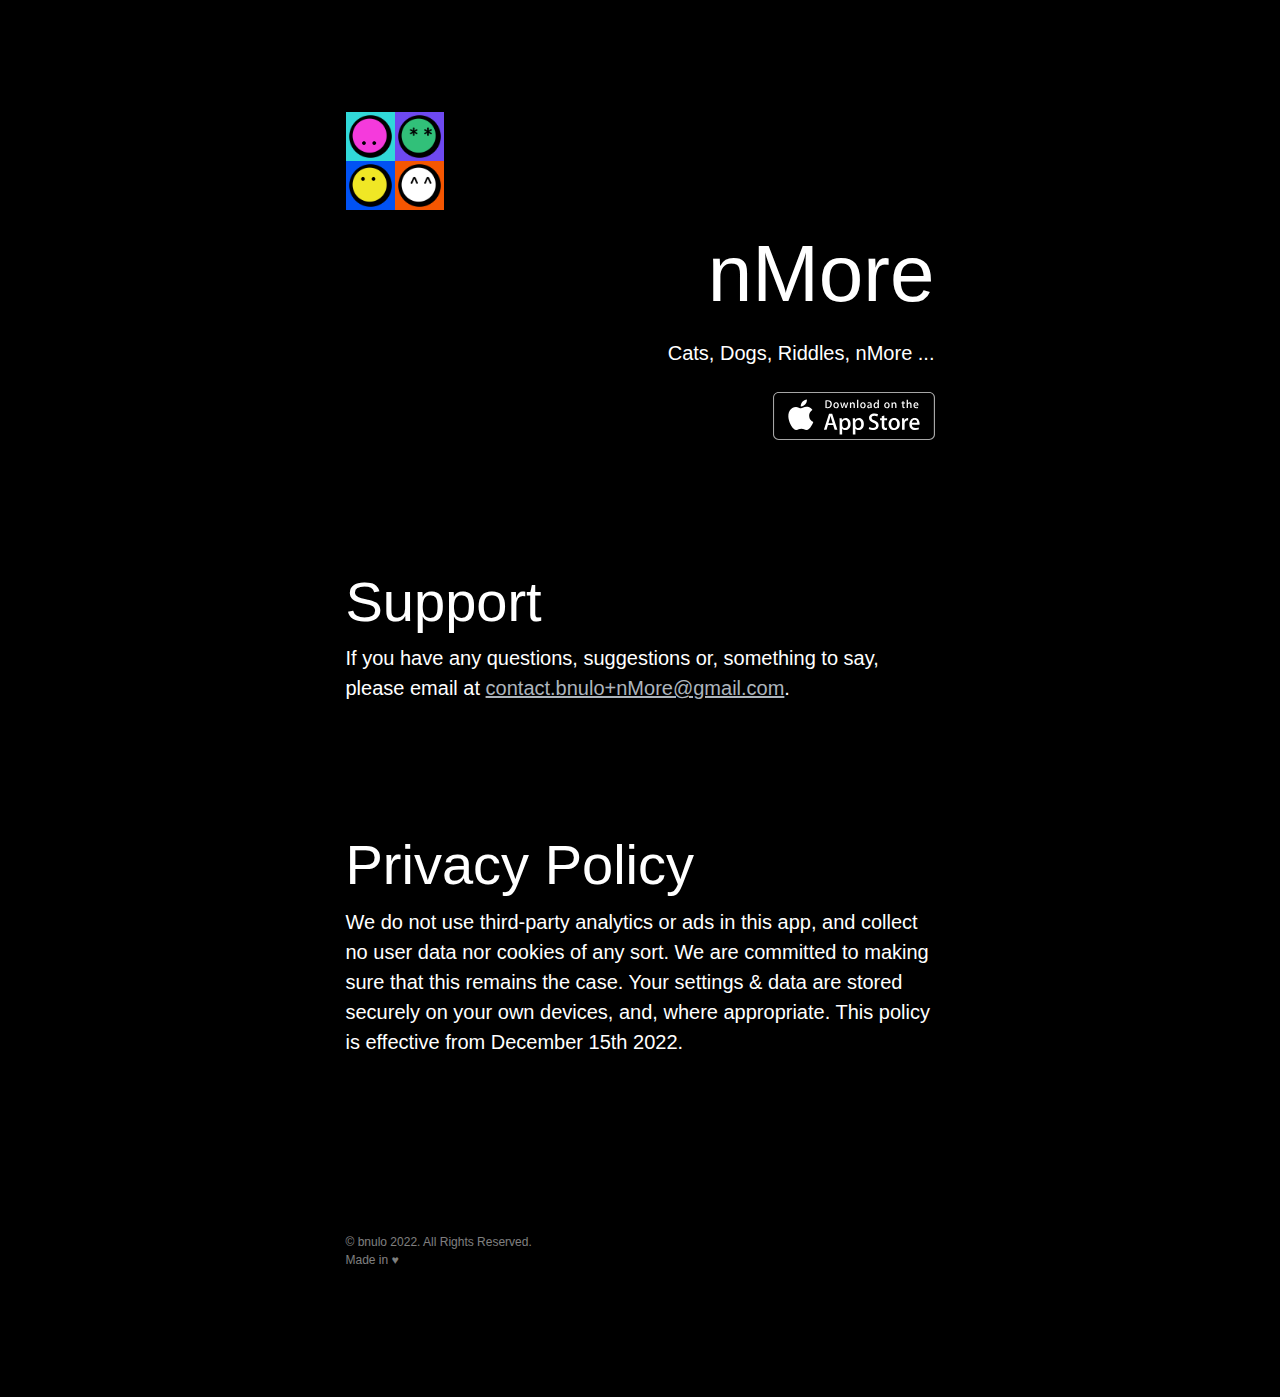
==== index.html @ 15c5b57d "first commit" ====
<!DOCTYPE html>
<html lang="en">
    <head>
        <meta charset="utf-8" />
        <meta name="viewport" content="width=device-width, initial-scale=1, shrink-to-fit=no" />
        <meta name="description" content="" />
        <meta name="author" content="" />
        <title>nMore</title>

        <!-- Bootstrap icons-->
        <link href="https://cdn.jsdelivr.net/npm/bootstrap-icons@1.5.0/font/bootstrap-icons.css" rel="stylesheet" />
        <!-- Google fonts-->
        <link rel="preconnect" href="https://fonts.gstatic.com" />
        <link href="https://fonts.googleapis.com/css2?family=Newsreader:ital,wght@0,600;1,600&amp;display=swap" rel="stylesheet" />
        <link href="https://fonts.googleapis.com/css2?family=Mulish:ital,wght@0,300;0,500;0,600;0,700;1,300;1,500;1,600;1,700&amp;display=swap" rel="stylesheet" />
        <link href="https://fonts.googleapis.com/css2?family=Kanit:ital,wght@0,400;1,400&amp;display=swap" rel="stylesheet" />
        <!-- Core theme CSS (includes Bootstrap)-->
        <link href="css/styles.css" rel="stylesheet" />
        <!-- favicon -->

        <link rel="apple-touch-icon" sizes="180x180" href="assets/apple-touch-icon.png">
        <link rel="icon" type="image/png" sizes="32x32" href="assets/favicon-32x32.png">
        <link rel="icon" type="image/png" sizes="16x16" href="assets/favicon-16x16.png">
        <link rel="manifest" href="assets/site.webmanifest">
        <link rel="icon" type="image/x-icon" href="assets/favicon.ico" />
        <meta name="msapplication-config" content="assets/browserconfig.xml" />
        <meta name="msapplication-TileColor" content="FFFFFF">
        <meta name="theme-color" content="FFFFFF">
    </head>
    <body id="page-top">
        <header class="bg-black pt-0 pt-sm-2 pt-lg-5">
                <aside class="bg-black">
                    <div class="container px-5">
                        <div class="row gx-5 justify-content-center">
                            <div class="col-md-9 col-lg-7">
                                <div class="col-3 col-md-2 bg-black text-center text-md-end pb-3">
                                    <img class="img-fluid" src="assets/img/nMore.png" alt="..." />
                                </div>
                                <h1 class="display-1 text-white text-center text-sm-end mb-3">nMore</h1>
                                <div class="lead text-white text-center text-sm-end mb-4">Cats, Dogs, Riddles, nMore ...</div>
                                <div class="text-center text-sm-end">
                                    <a href="https://apps.apple.com/us/app/nmore/id1659936337" target="_blank"><img class="app-badge" src="assets/img/app-store-badge.svg" alt="..." /></a>
                                </div>
                            </div>
                        </div>
                    </div>
                </aside>
        </header>
        <!-- <aside class="text-center bg-gradient-primary-to-secondary"> -->

                <aside class="bg-black">
                    <div class="container px-5">
                        <div class="row gx-5 justify-content-center">
                            <div class="col-md-9 col-lg-7">

                                <h2 class="display-4 text-white text-start">Support</h2>
                                <div class="lead text-white text-start">If you have any questions, suggestions or, something to say, please email at <b><a href="mailto:contact.bnulo+nMore@gmail.com" target="_blank">contact.bnulo+nMore@gmail.com</a>.</b></div>
                            </div>
                        </div>
                    </div>
                </aside>

                <aside class="bg-black">
                    <div class="container px-5">
                        <div class="row gx-5 justify-content-center">
                            <div class="col-md-9 col-lg-7">

                                <h2 class="display-4 text-white text-start">Privacy Policy</h2>
                                <div class="lead text-white text-start">
                                    We do not use third-party analytics or ads in this app, and
                                    collect no user data nor cookies of any sort. We are committed to
                                    making sure that this remains the case. Your settings & data are stored
                                   securely on your own devices, and, where appropriate.
                                    This policy is effective from December 15th 2022.
                                </div>
                            </div>
                        </div>
                    </div>
                </aside>
        <!-- Footer-->
        <footer class="bg-black pb-2 pb-lg-5">
            <aside class="bg-black">
                <div class="container px-5">
                    <div class="row gx-5 justify-content-center">
                        <div class="col-md-9 col-lg-7">
                        <div class="col pt-5">
                            <p style="display: block;" class="fw-light fs-7 text-white-50 text-start">&copy; bnulo 2022. All Rights Reserved.<br>Made in &hearts;</p>
                        </div>
                    </div>

                    </div>
                </div>
            </aside>
        </footer>
        <!-- Feedback Modal-->
        <div class="modal fade" id="feedbackModal" tabindex="-1" aria-labelledby="feedbackModalLabel" aria-hidden="true">
            <div class="modal-dialog modal-dialog-centered">
                <div class="modal-content">
                    <div class="modal-header bg-gradient-primary-to-secondary p-4">
                        <h5 class="modal-title font-alt text-white" id="feedbackModalLabel">Send feedback</h5>
                        <button class="btn-close btn-close-white" type="button" data-bs-dismiss="modal" aria-label="Close"></button>
                    </div>
                    <div class="modal-body border-0 p-4">
                        <!-- * * * * * * * * * * * * * * *-->
                        <!-- * * SB Forms Contact Form * *-->
                        <!-- * * * * * * * * * * * * * * *-->
                        <!-- This form is pre-integrated with SB Forms.-->
                        <!-- To make this form functional, sign up at-->
                        <!-- https://startbootstrap.com/solution/contact-forms-->
                        <!-- to get an API token!-->
                        <form id="contactForm" data-sb-form-api-token="API_TOKEN">
                            <!-- Name input-->
                            <div class="form-floating mb-3">
                                <input class="form-control" id="name" type="text" placeholder="Enter your name..." data-sb-validations="required" />
                                <label for="name">Full name</label>
                                <div class="invalid-feedback" data-sb-feedback="name:required">A name is required.</div>
                            </div>
                            <!-- Email address input-->
                            <div class="form-floating mb-3">
                                <input class="form-control" id="email" type="email" placeholder="name@example.com" data-sb-validations="required,email" />
                                <label for="email">Email address</label>
                                <div class="invalid-feedback" data-sb-feedback="email:required">An email is required.</div>
                                <div class="invalid-feedback" data-sb-feedback="email:email">Email is not valid.</div>
                            </div>
                            <!-- Phone number input-->
                            <div class="form-floating mb-3">
                                <input class="form-control" id="phone" type="tel" placeholder="(123) 456-7890" data-sb-validations="required" />
                                <label for="phone">Phone number</label>
                                <div class="invalid-feedback" data-sb-feedback="phone:required">A phone number is required.</div>
                            </div>
                            <!-- Message input-->
                            <div class="form-floating mb-3">
                                <textarea class="form-control" id="message" type="text" placeholder="Enter your message here..." style="height: 10rem" data-sb-validations="required"></textarea>
                                <label for="message">Message</label>
                                <div class="invalid-feedback" data-sb-feedback="message:required">A message is required.</div>
                            </div>
                            <!-- Submit success message-->
                            <!---->
                            <!-- This is what your users will see when the form-->
                            <!-- has successfully submitted-->
                            <div class="d-none" id="submitSuccessMessage">
                                <div class="text-center mb-3">
                                    <div class="fw-bolder">Form submission successful!</div>
                                    To activate this form, sign up at
                                    <br />
                                    <a href="https://startbootstrap.com/solution/contact-forms">https://startbootstrap.com/solution/contact-forms</a>
                                </div>
                            </div>
                            <!-- Submit error message-->
                            <!---->
                            <!-- This is what your users will see when there is-->
                            <!-- an error submitting the form-->
                            <div class="d-none" id="submitErrorMessage"><div class="text-center text-danger mb-3">Error sending message!</div></div>
                            <!-- Submit Button-->
                            <div class="d-grid"><button class="btn btn-primary rounded-pill btn-lg disabled" id="submitButton" type="submit">Submit</button></div>
                        </form>
                    </div>
                </div>
            </div>
        </div>
        <!-- Bootstrap core JS-->
        <script src="https://cdn.jsdelivr.net/npm/bootstrap@5.1.0/dist/js/bootstrap.bundle.min.js"></script>
        <!-- Core theme JS-->
        <script src="js/scripts.js"></script>
        <!-- * * * * * * * * * * * * * * * * * * * * * * * * * * * * * * * * * * * * * * * *-->
        <!-- * *                               SB Forms JS                               * *-->
        <!-- * * Activate your form at https://startbootstrap.com/solution/contact-forms * *-->
        <!-- * * * * * * * * * * * * * * * * * * * * * * * * * * * * * * * * * * * * * * * *-->
        <script src="https://cdn.startbootstrap.com/sb-forms-latest.js"></script>
    </body>
</html>
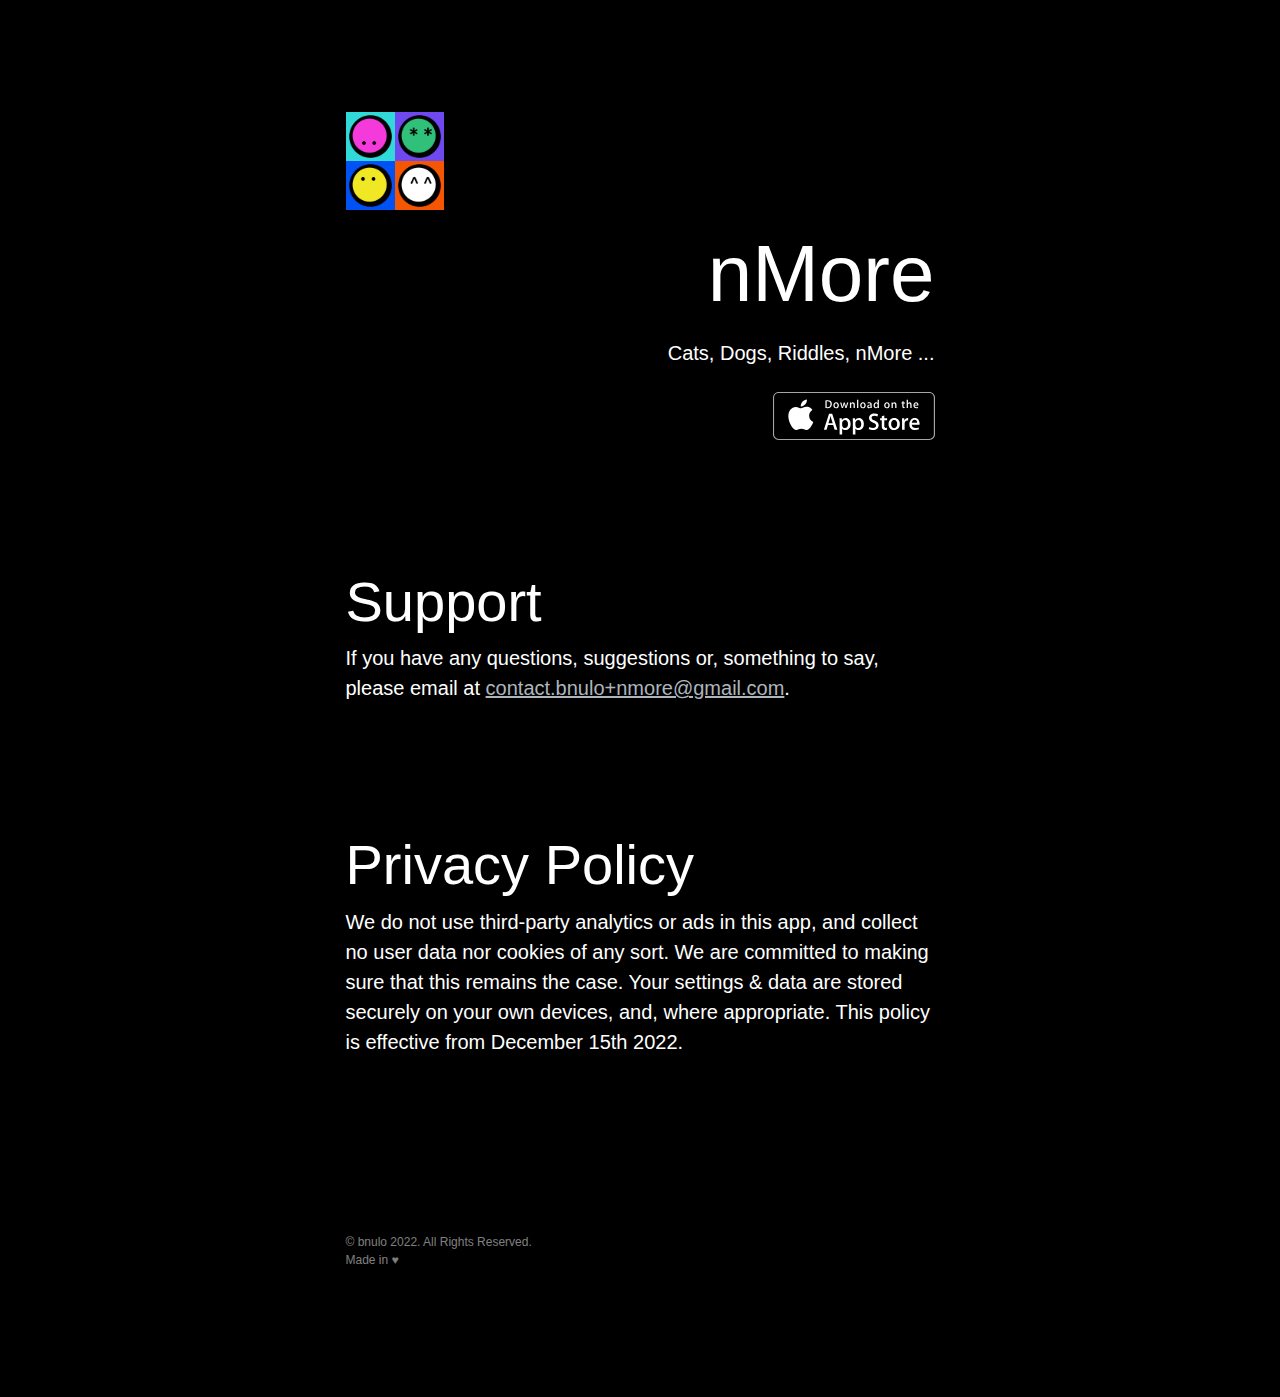
==== commit c4cab20d: "change email." ====
--- a/index.html
+++ b/index.html
@@ -54,7 +54,7 @@
                             <div class="col-md-9 col-lg-7">
 
                                 <h2 class="display-4 text-white text-start">Support</h2>
-                                <div class="lead text-white text-start">If you have any questions, suggestions or, something to say, please email at <b><a href="mailto:contact.bnulo+nMore@gmail.com" target="_blank">contact.bnulo+nMore@gmail.com</a>.</b></div>
+                                <div class="lead text-white text-start">If you have any questions, suggestions or, something to say, please email at <b><a href="mailto:contact.bnulo+nmore@gmail.com" target="_blank">contact.bnulo+nmore@gmail.com</a>.</b></div>
                             </div>
                         </div>
                     </div>
